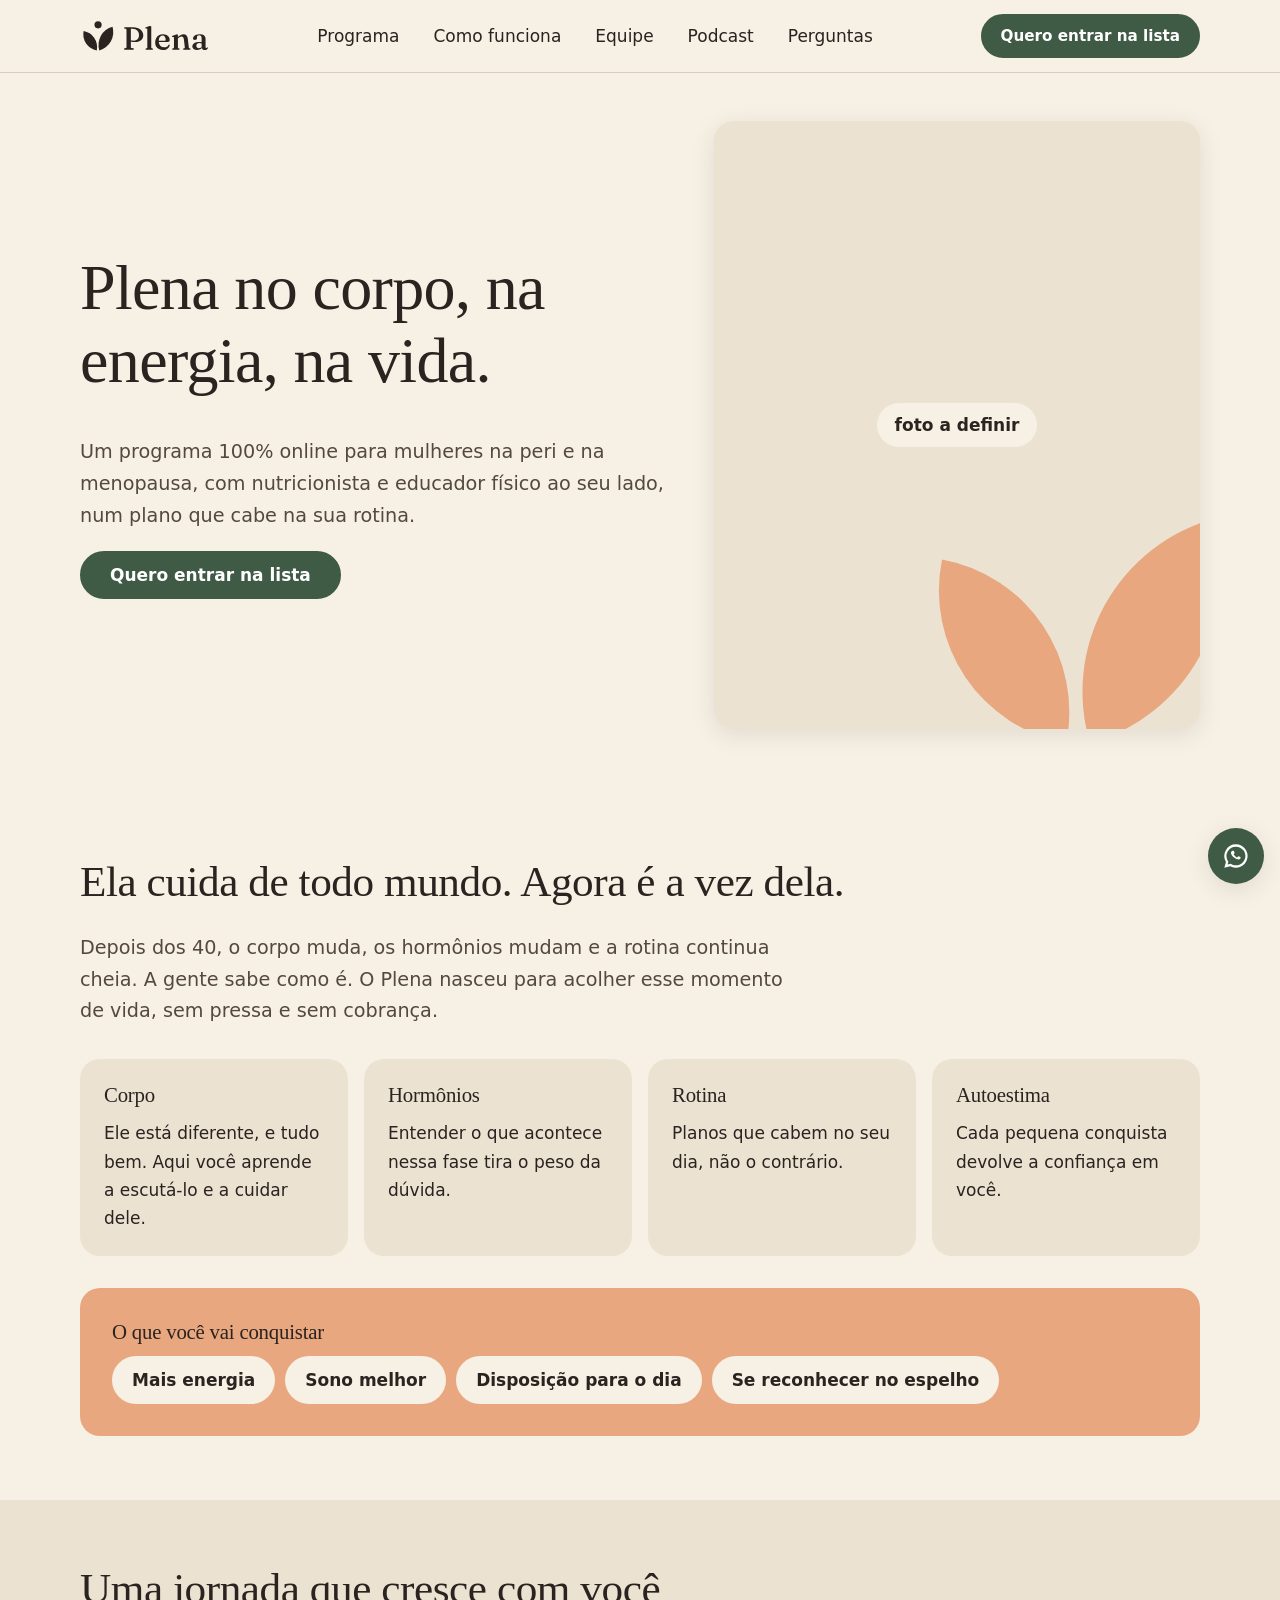
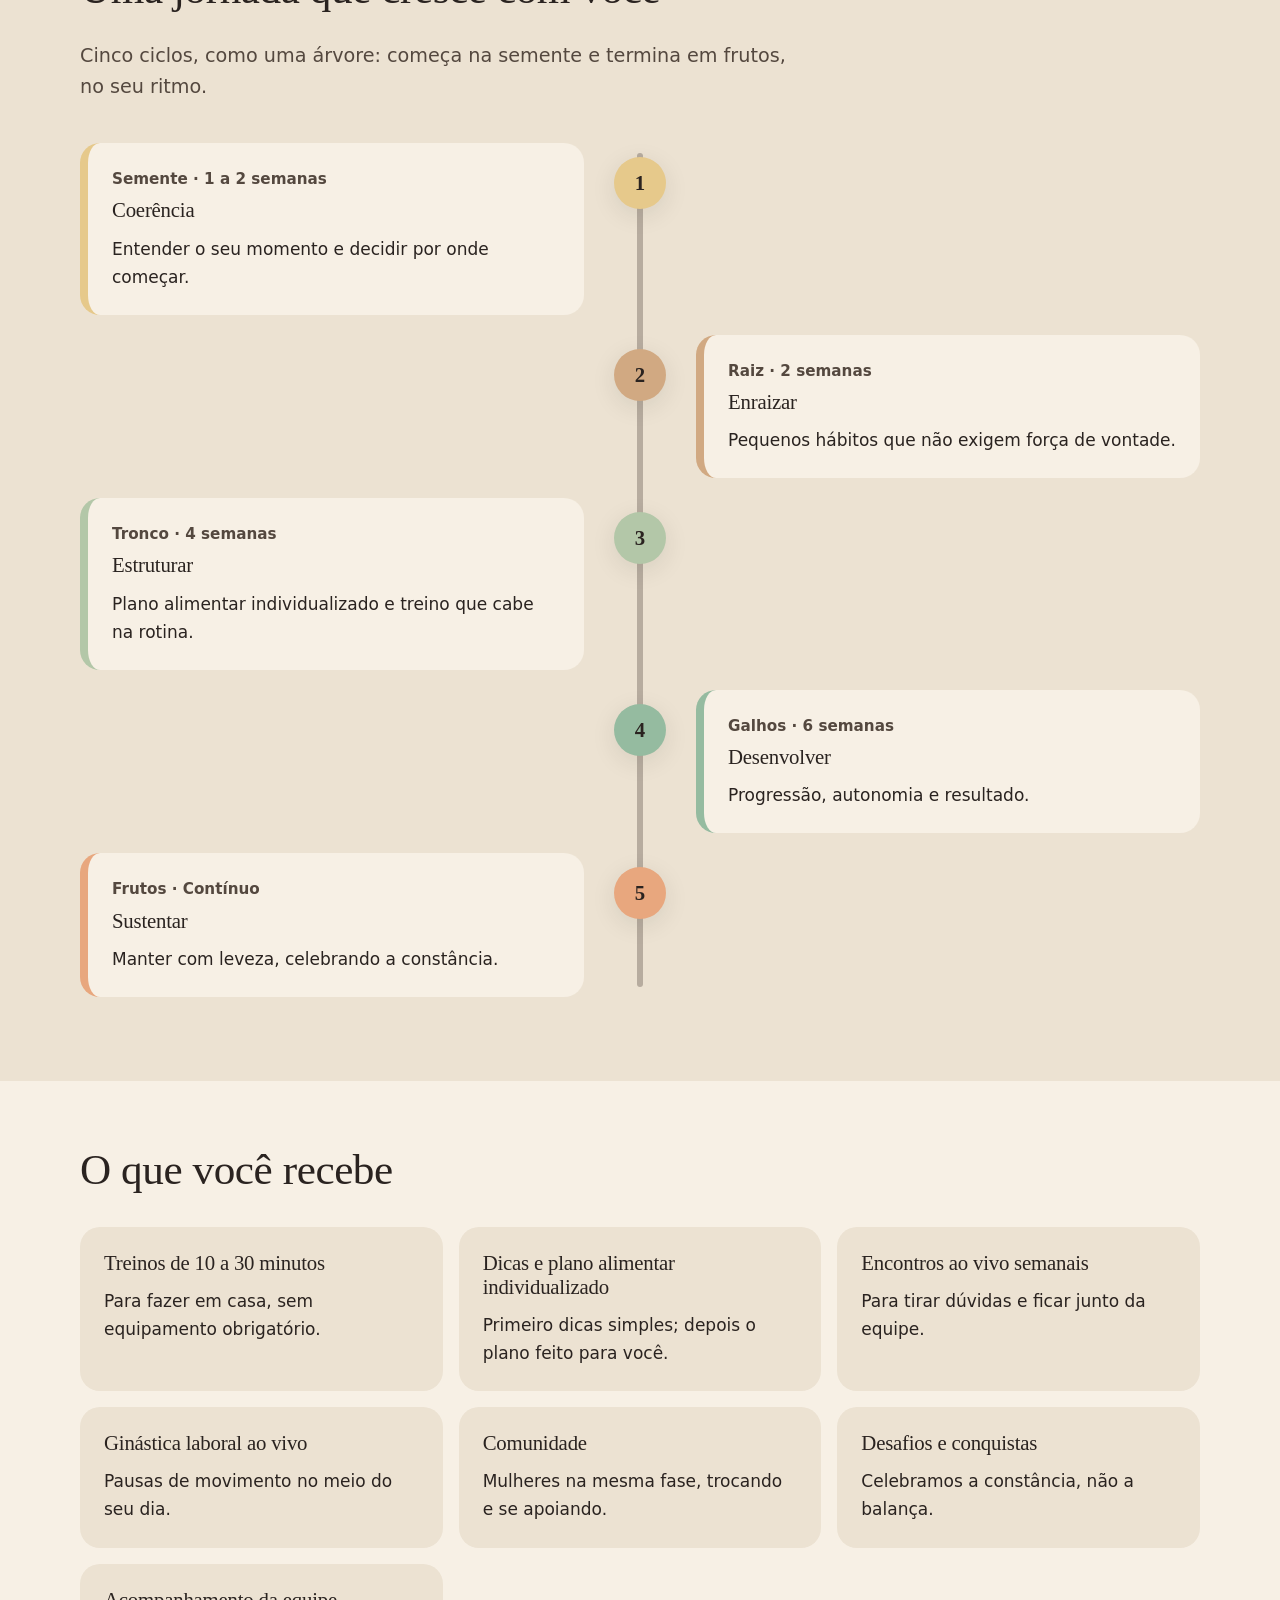
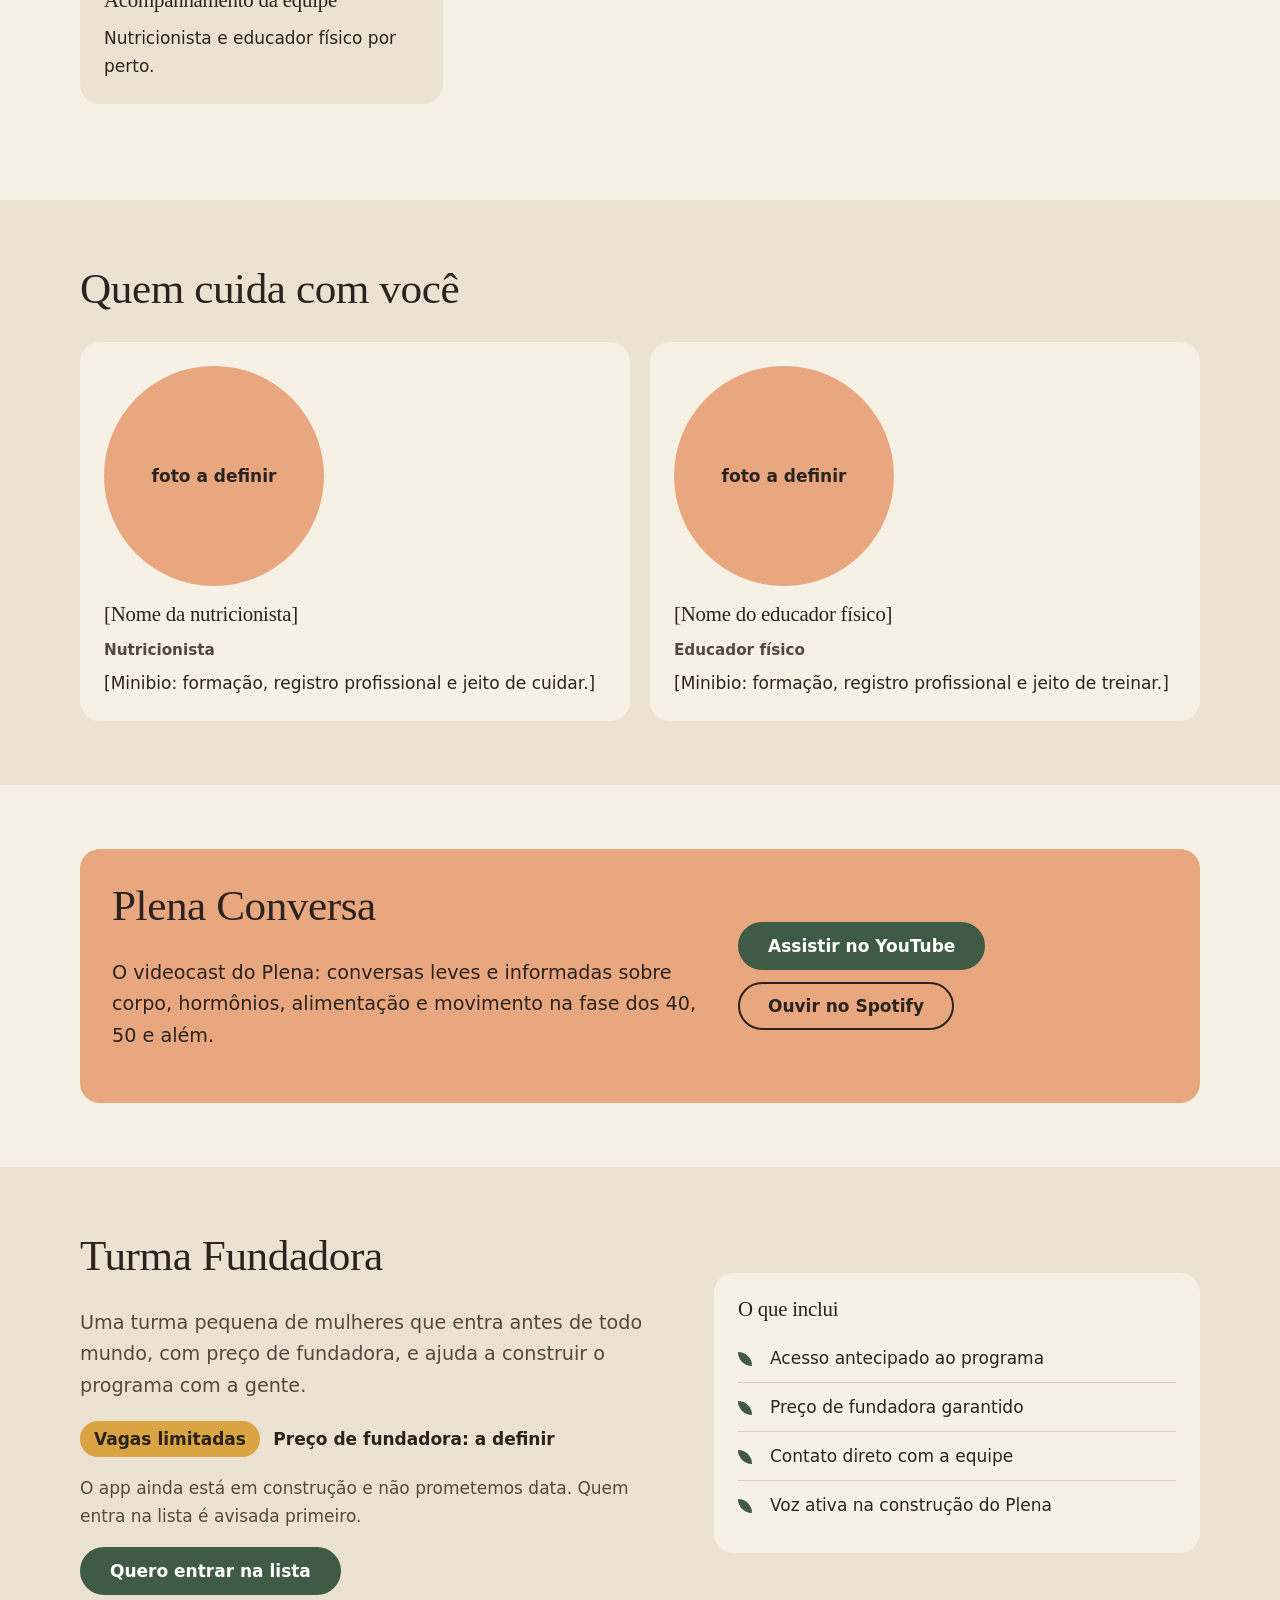
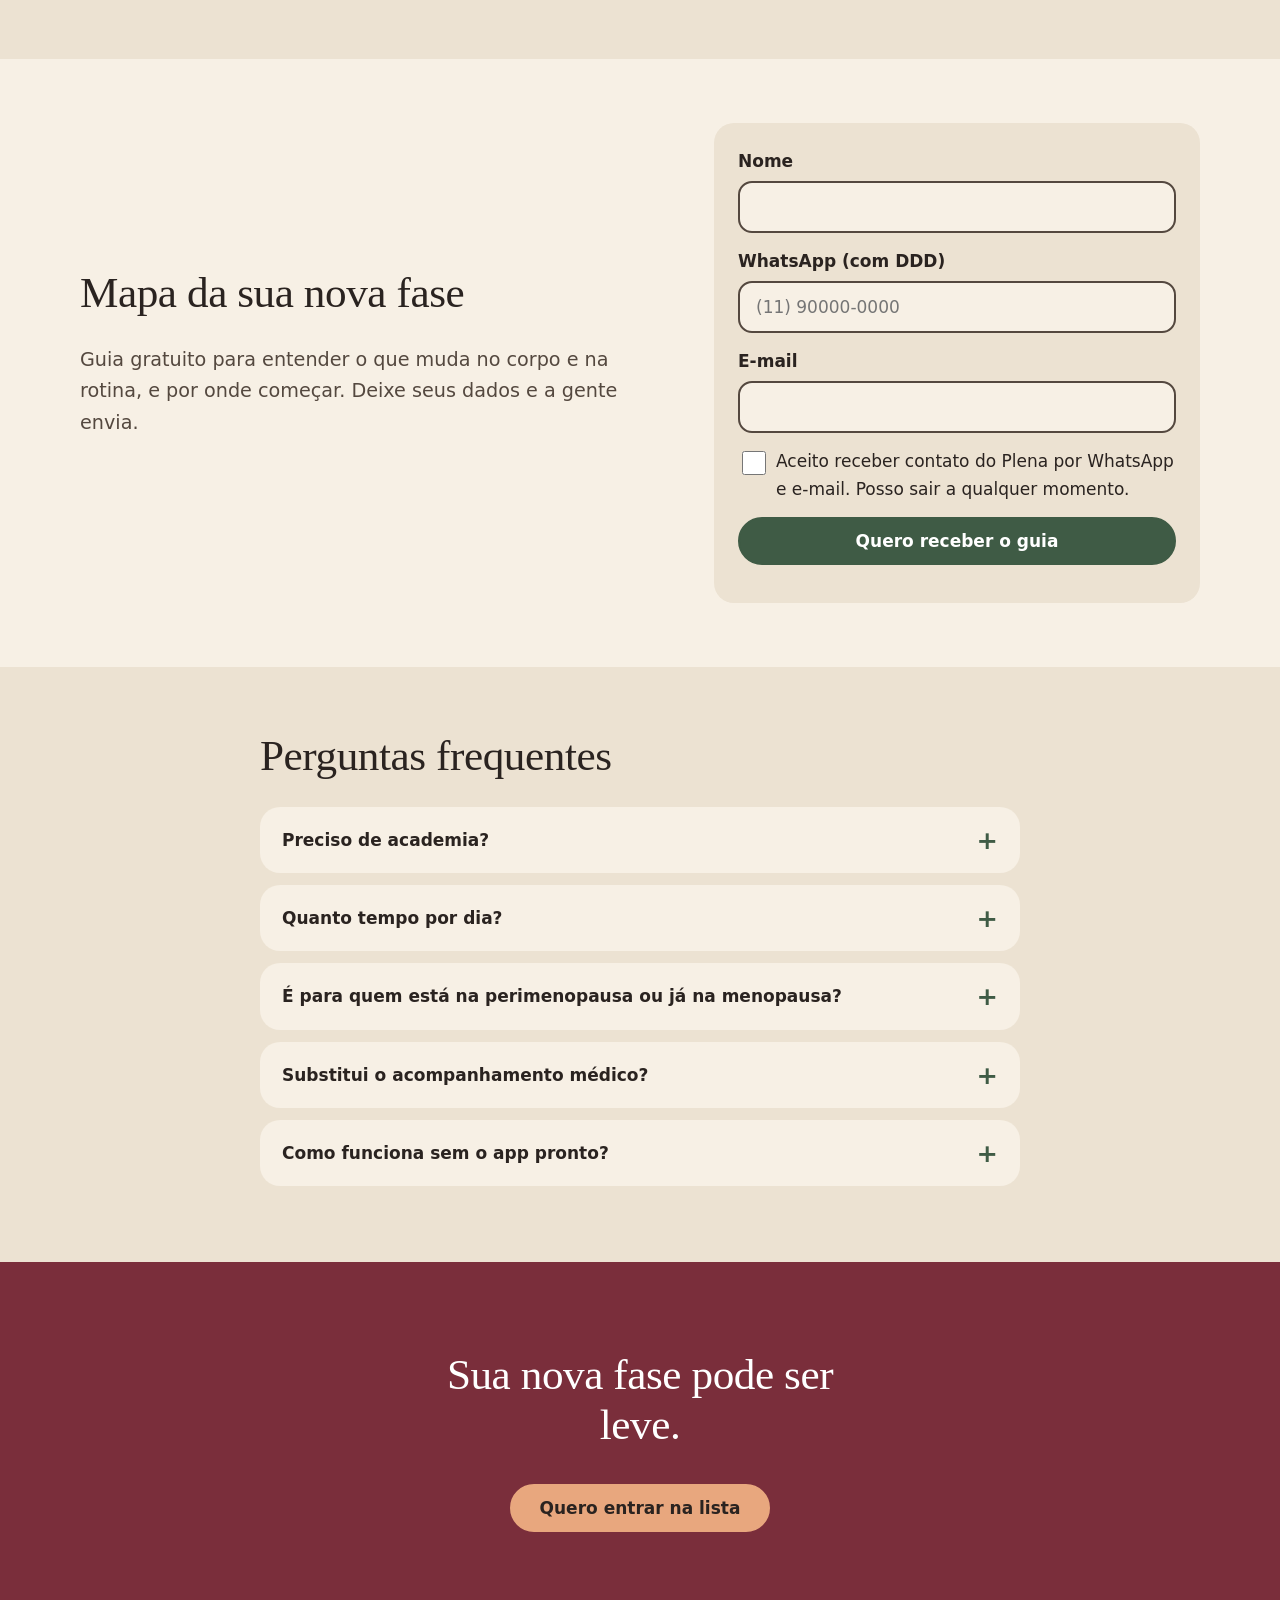
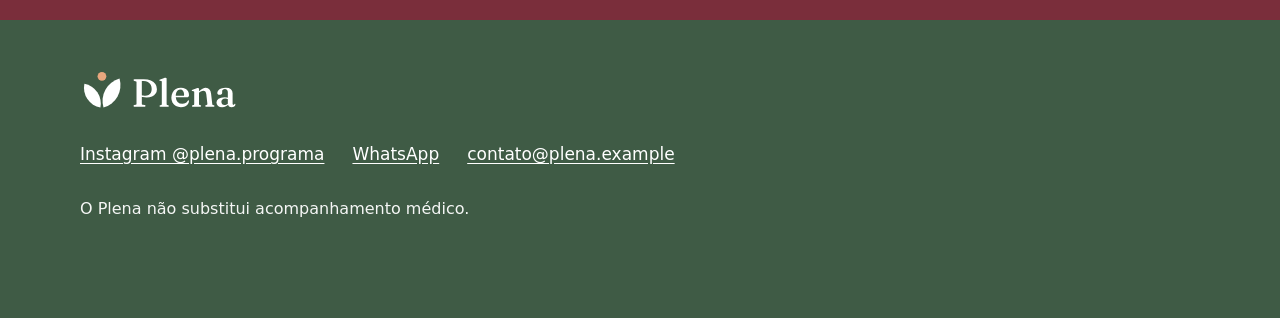
==== plena-site/index.html @ 6c2fe966 "Site de vendas do Plena: lista de espera, Turma Fundadora, tokens e logos Co-Authored-By: Claude Son" ====
<!DOCTYPE html>
<html lang="pt-BR">
<head>
<meta charset="UTF-8">
<meta name="viewport" content="width=device-width, initial-scale=1">
<title>Plena | Programa online de saúde para mulheres na menopausa e perimenopausa</title>
<meta name="description" content="Programa 100% online de saúde da mulher 40+ na perimenopausa e na menopausa, com nutricionista e educador físico. Treino em casa que cabe na rotina. Entre na lista de espera.">
<meta name="keywords" content="menopausa, perimenopausa, saúde da mulher 40+, treino em casa, nutricionista, educador físico">
<meta name="theme-color" content="#3f5b45">
<link rel="icon" type="image/svg+xml" href="assets/logos/plena-simbolo.svg">
<link rel="apple-touch-icon" href="assets/logos/plena-icone-app.svg">
<meta property="og:type" content="website">
<meta property="og:locale" content="pt_BR">
<meta property="og:title" content="Plena: no corpo, na energia, na vida.">
<meta property="og:description" content="Programa online para mulheres na peri e na menopausa, com nutricionista e educador físico. Entre na lista da Turma Fundadora.">
<meta property="og:image" content="assets/logos/plena-icone-app.svg">
<meta name="twitter:card" content="summary">
<link rel="preload" href="assets/fonts/fraunces-latin-wght-normal.woff2" as="font" type="font/woff2" crossorigin>
<link rel="preload" href="assets/fonts/figtree-latin-wght-normal.woff2" as="font" type="font/woff2" crossorigin>
<link rel="stylesheet" href="css/tokens.css">
<link rel="stylesheet" href="css/style.css">
</head>
<body>
<a class="pular" href="#conteudo">Ir para o conteúdo</a>
<header class="topo" id="topo"></header>
<main id="conteudo"><noscript><p class="cx">Ative o JavaScript para ver o conteúdo do Plena.</p></noscript></main>
<footer class="rodape" id="rodape"></footer>
<a class="zap" id="zap" target="_blank" rel="noopener" aria-label="Conversar pelo WhatsApp">
  <svg viewBox="0 0 24 24" width="28" height="28" aria-hidden="true"><path fill="currentColor" d="M12 2a10 10 0 0 0-8.6 15.1L2 22l5-1.3A10 10 0 1 0 12 2Zm0 2a8 8 0 1 1-4.2 14.8l-.4-.2-2.6.7.7-2.5-.3-.4A8 8 0 0 1 12 4Zm-3 3.5c-.3 0-.7.2-.9.6-.3.5-.6 1.2-.2 2.2.5 1.3 1.9 3 3.7 3.9 1.8.9 2.6.8 3.2.6.6-.2 1.1-.8 1.2-1.4 0-.2 0-.4-.1-.4l-1.6-.8c-.2-.1-.4 0-.5.1l-.6.8c-.1.1-.3.2-.5.1-1.2-.5-2.1-1.4-2.6-2.4-.1-.2 0-.3.1-.5l.5-.6c.1-.1.1-.3.1-.4l-.7-1.600c-.1-.2-.2-.3-.4-.3Z"/></svg>
</a>
<dialog id="modal" aria-labelledby="modal-titulo"></dialog>
<script src="js/config.js"></script>
<script src="js/content.js"></script>
<script src="js/main.js"></script>
</body>
</html>
---- plena-site/css/tokens.css ----
/* ==========================================================================
   TOKENS DO PLENA  (único lugar com valores de cor)
   CONFIRMADOS nos SVGs da marca: seiva, amora, damasco, ink.
   PROVISÓRIOS (marcados): ainda não recebi o tokens.json. Substitua pelos
   valores reais; o resto do CSS só usa estas variáveis.
   ========================================================================== */
@font-face{font-family:"Fraunces";src:url("../assets/fonts/fraunces-latin-wght-normal.woff2") format("woff2");font-weight:100 900;font-style:normal;font-display:swap}
@font-face{font-family:"Figtree";src:url("../assets/fonts/figtree-latin-wght-normal.woff2") format("woff2");font-weight:300 900;font-style:normal;font-display:swap}

:root{
  color-scheme: light;
  /* superfícies */
  --surface-100:#f7f0e5;   /* PROVISÓRIO areia */
  --surface-200:#ece2d2;   /* PROVISÓRIO cards */
  --ink:#2a2320;           /* confirmado (logo mono) */
  --ink-suave:#54483f;     /* PROVISÓRIO texto secundário */
  --linha:#d9ccb8;         /* PROVISÓRIO bordas */
  /* marca */
  --seiva:#3f5b45;         /* confirmado: ação */
  --on-seiva:#ffffff;
  --seiva-hover:#334b38;   /* PROVISÓRIO */
  --amora:#7a2e3b;         /* confirmado: emoção */
  --on-amora:#ffffff;
  --damasco:#e8a77e;       /* confirmado: grandes blocos */
  --on-damasco:#2a2320;
  --mel:#d9a441;           /* PROVISÓRIO: conquistas */
  --on-mel:#2a2320;
  /* fases da jornada (PROVISÓRIOS) */
  --fase-coerencia:#e6c98b;
  --fase-enraizar:#d1a982;
  --fase-estruturar:#b3c7a8;
  --fase-desenvolver:#95bba0;
  --fase-sustentar:#e8a77e;
  --on-fase:#2a2320;
  /* foco, forma, sombra */
  --erro:#7a2e3b;
  --foco:#7a2e3b;
  --radius-m:20px;
  --radius-full:999px;
  --sombra-suave:0 6px 24px rgba(42,35,32,.10);
  --fonte-titulo:"Fraunces",Georgia,serif;
  --fonte-texto:"Figtree",system-ui,-apple-system,"Segoe UI",sans-serif;
}
/* Tema escuro automático, com opção manual via [data-tema] */
@media (prefers-color-scheme: dark){
  :root:not([data-tema="claro"]){
    color-scheme: dark;
    --surface-100:#1d1815; --surface-200:#2a231f; --ink:#f4ece1; --ink-suave:#cfc3b4; --linha:#443a33;
    --seiva:#a9c9af; --on-seiva:#1d2a20; --seiva-hover:#bfdcc4;
    --amora:#8c3a49; --on-amora:#ffffff;
    --damasco:#e8a77e; --on-damasco:#2a2320;
    --foco:#f0b9a0; --erro:#f0b9a0; --sombra-suave:0 6px 24px rgba(0,0,0,.4);
  }
}
:root[data-tema="escuro"]{
  color-scheme: dark;
  --surface-100:#1d1815; --surface-200:#2a231f; --ink:#f4ece1; --ink-suave:#cfc3b4; --linha:#443a33;
  --seiva:#a9c9af; --on-seiva:#1d2a20; --seiva-hover:#bfdcc4;
  --amora:#8c3a49; --on-amora:#ffffff;
  --damasco:#e8a77e; --on-damasco:#2a2320;
  --foco:#f0b9a0; --erro:#f0b9a0; --sombra-suave:0 6px 24px rgba(0,0,0,.4);
}
---- plena-site/css/style.css ----
*,*::before,*::after{box-sizing:border-box}
html{scroll-behavior:smooth;scroll-padding-top:84px}
body{margin:0;background:var(--surface-100);color:var(--ink);font:400 1.0625rem/1.65 var(--fonte-texto);-webkit-font-smoothing:antialiased}
img{max-width:100%;display:block}
h1,h2,h3{font-family:var(--fonte-titulo);font-weight:500;line-height:1.15;margin:0 0 .6em;letter-spacing:-.01em}
h1{font-size:clamp(2.3rem,7vw,4rem)}
h2{font-size:clamp(1.8rem,4.6vw,2.7rem)}
h3{font-size:1.3rem}
p{margin:0 0 1em}
a{color:var(--seiva);text-underline-offset:3px}
:focus-visible{outline:3px solid var(--foco);outline-offset:3px;border-radius:6px}
.cx{width:min(1120px,100% - 40px);margin-inline:auto}
.cx-estreito{width:min(760px,100% - 40px)}
.pular{position:absolute;left:12px;top:-60px;background:var(--seiva);color:var(--on-seiva);padding:12px 18px;border-radius:var(--radius-full);z-index:100}
.pular:focus{top:12px}

/* botões */
.btn{display:inline-flex;align-items:center;justify-content:center;min-height:48px;padding:12px 28px;border:2px solid var(--seiva);background:var(--seiva);color:var(--on-seiva);font:600 1.0625rem var(--fonte-texto);border-radius:var(--radius-full);cursor:pointer;text-decoration:none;transition:background .2s,transform .2s}
.btn:hover{background:var(--seiva-hover);border-color:var(--seiva-hover)}
.btn:disabled{opacity:.6;cursor:wait}
.btn-sec{background:transparent;color:var(--ink);border-color:var(--ink)}
.btn-sec:hover{background:var(--surface-100);color:var(--ink);border-color:var(--ink)}
.btn-claro{background:var(--damasco);color:var(--on-damasco);border-color:var(--damasco)}
.btn-claro:hover{background:var(--damasco);border-color:var(--on-damasco)}

/* topo */
.topo{position:sticky;top:0;z-index:50;background:var(--surface-100);border-bottom:1px solid var(--linha)}
.topo-in{display:flex;align-items:center;justify-content:space-between;gap:16px;min-height:72px}
.marca img{height:36px;width:auto}
.topo nav{display:none}
.topo nav ul{display:flex;gap:6px;list-style:none;margin:0;padding:0}
.topo nav a{display:inline-flex;align-items:center;min-height:44px;padding:0 14px;color:var(--ink);text-decoration:none;font-weight:500;border-radius:var(--radius-full)}
.topo nav a:hover{background:var(--surface-200)}
.btn-topo{min-height:44px;padding:8px 18px;font-size:.95rem}
@media(min-width:900px){.topo nav{display:block}}

/* seções */
.sec{padding:64px 0}.sec-alt{background:var(--surface-200)}
.sec-alt .card{background:var(--surface-100)}
.lead{font-size:1.2rem;color:var(--ink-suave);max-width:60ch}
.grade2{display:grid;gap:40px;align-items:center}
@media(min-width:860px){.grade2{grid-template-columns:1.1fr .9fr}}
.abertura{padding:48px 0 64px}
.foto{margin:0;aspect-ratio:4/5;background:var(--surface-200);border-radius:var(--radius-m);position:relative;display:grid;place-items:center;overflow:hidden;box-shadow:var(--sombra-suave)}
.foto .folha{position:absolute;width:70%;right:-10%;bottom:-8%;fill:var(--damasco)}
.foto-rotulo{position:relative;background:var(--surface-100);color:var(--ink);padding:8px 18px;border-radius:var(--radius-full);font-weight:600}

.cards{list-style:none;padding:0;margin:32px 0;display:grid;gap:16px}
@media(min-width:640px){.cards{grid-template-columns:repeat(2,1fr)}}
@media(min-width:960px){.cards{grid-template-columns:repeat(4,1fr)}.cards3{grid-template-columns:repeat(3,1fr)}}
.card{background:var(--surface-200);border-radius:var(--radius-m);padding:24px}
.card p:last-child{margin-bottom:0}
.parte{font-weight:600;color:var(--ink-suave);font-size:.95rem;margin-bottom:.4em}
.bloco-damasco{background:var(--damasco);color:var(--on-damasco);border-radius:var(--radius-m);padding:32px}
.bloco-damasco .lead{color:var(--on-damasco)}
.chips{list-style:none;display:flex;flex-wrap:wrap;gap:10px;padding:0;margin:0}
.chips li{background:var(--surface-100);color:var(--ink);padding:10px 20px;border-radius:var(--radius-full);font-weight:600}
.bloco-podcast{display:grid;gap:24px;align-items:center}
@media(min-width:860px){.bloco-podcast{grid-template-columns:1.4fr 1fr}}
.botoes{display:flex;flex-wrap:wrap;gap:12px}

/* árvore */
.arvore{list-style:none;margin:40px 0 0;padding:0 0 0 0;position:relative}
.arvore::before{content:"";position:absolute;left:23px;top:10px;bottom:10px;width:6px;border-radius:var(--radius-full);background:var(--ink-suave);opacity:.35}
.ciclo{position:relative;padding-left:72px;margin-bottom:20px}
.no{position:absolute;left:0;top:14px;width:52px;height:52px;border-radius:50%;background:var(--cor);color:var(--on-fase);display:grid;place-items:center;font:600 1.3rem var(--fonte-titulo);box-shadow:var(--sombra-suave)}
.ciclo .card{border-left:8px solid var(--cor)}
@media(min-width:860px){
  .arvore::before{left:50%;transform:translateX(-50%)}
  .ciclo{width:50%;padding:0 56px 0 0;margin-bottom:-12px}
  .ciclo:nth-child(even){margin-left:50%;padding:0 0 0 56px}
  .no{left:auto;right:-26px}.ciclo:nth-child(even) .no{right:auto;left:-26px}
  .ciclo{margin-bottom:20px}
}

/* equipe */
.equipe{display:grid;gap:20px;margin-top:28px}
@media(min-width:700px){.equipe{grid-template-columns:1fr 1fr}}
.avatar{aspect-ratio:1;max-width:220px;border-radius:50%;background:var(--damasco);color:var(--on-damasco);display:grid;place-items:center;text-align:center;font-weight:600;margin-bottom:16px}

/* turma */
.selo{display:inline-block;background:var(--mel);color:var(--on-mel);padding:4px 14px;border-radius:var(--radius-full);font-weight:700;margin-right:8px}
.aviso{color:var(--ink-suave)}
.lista-ok{list-style:none;padding:0;margin:0}
.lista-ok li{padding:10px 0 10px 32px;position:relative;border-bottom:1px solid var(--linha)}
.lista-ok li:last-child{border:0}
.lista-ok li::before{content:"";position:absolute;left:0;top:18px;width:14px;height:14px;background:var(--seiva);border-radius:0 100% 0 100%}

/* formulário */
.form{display:grid;gap:14px}
.campo label{display:block;font-weight:600;margin-bottom:6px}
.campo input:not([type=checkbox]){width:100%;min-height:48px;padding:10px 16px;font:inherit;color:var(--ink);background:var(--surface-100);border:2px solid var(--ink-suave);border-radius:14px}
.sec-alt .campo input:not([type=checkbox]){background:var(--surface-100)}
.campo input[aria-invalid=true]{border-color:var(--erro)}
.check{display:grid;grid-template-columns:28px 1fr;column-gap:10px}
.check input{width:24px;height:24px;margin-top:4px;accent-color:var(--seiva)}
.check label{font-weight:400;margin:0}
.check .erro{grid-column:2}
.erro{color:var(--erro);font-weight:600;margin:6px 0 0;min-height:0}
.erro:empty{display:none}
.isca{position:absolute;left:-9999px;width:1px;height:1px;opacity:0}
.status{font-weight:600;margin:0}.status.ok{color:var(--seiva)}.status.falha{color:var(--erro)}

/* faq */
.faq{background:var(--surface-100);border-radius:var(--radius-m);padding:4px 22px;margin-bottom:12px}
.faq summary{cursor:pointer;min-height:56px;display:flex;align-items:center;font-weight:600;list-style:none;padding:8px 0}
.faq summary::-webkit-details-marker{display:none}
.faq summary::after{content:"+";margin-left:auto;font-size:1.6rem;color:var(--seiva)}
.faq[open] summary::after{content:"−"}
.faq p{color:var(--ink-suave)}

/* fechamento / rodapé */
.fechamento{background:var(--amora);color:var(--on-amora);text-align:center;padding:88px 0;position:relative;overflow:hidden}
.fechamento h2{max-width:18ch;margin-inline:auto 0;margin:0 auto .8em}
.rodape{background:var(--seiva);color:var(--on-seiva);padding:48px 0 96px}
.rodape a{color:var(--on-seiva)}
.rodape-in img{height:44px;width:auto;margin-bottom:20px}
.contatos{list-style:none;padding:0;margin:0 0 20px;display:flex;flex-wrap:wrap;gap:8px 28px}
.contatos a{display:inline-flex;align-items:center;min-height:44px}
.aviso-rodape{font-size:1rem;margin:0;opacity:.95}

/* whatsapp */
.zap{position:fixed;right:16px;bottom:16px;width:56px;height:56px;border-radius:50%;background:var(--seiva);color:var(--on-seiva);display:grid;place-items:center;box-shadow:var(--sombra-suave);z-index:60}

/* modal */
dialog{border:0;padding:0;border-radius:var(--radius-m);background:var(--surface-100);color:var(--ink);width:min(480px,100% - 32px);box-shadow:var(--sombra-suave)}
dialog::backdrop{background:rgba(42,35,32,.55)}
.modal-in{padding:28px;position:relative}
.modal-in h2{font-size:1.7rem;padding-right:40px}
.fechar{position:absolute;right:12px;top:12px;width:44px;height:44px;border:0;border-radius:50%;background:var(--surface-200);color:var(--ink);font-size:1.6rem;cursor:pointer}

@media(prefers-reduced-motion:reduce){*{transition:none!important;animation:none!important;scroll-behavior:auto!important}}

@media(prefers-color-scheme:dark){.rodape{background:var(--surface-200);color:var(--ink)}.rodape a{color:var(--ink)}}
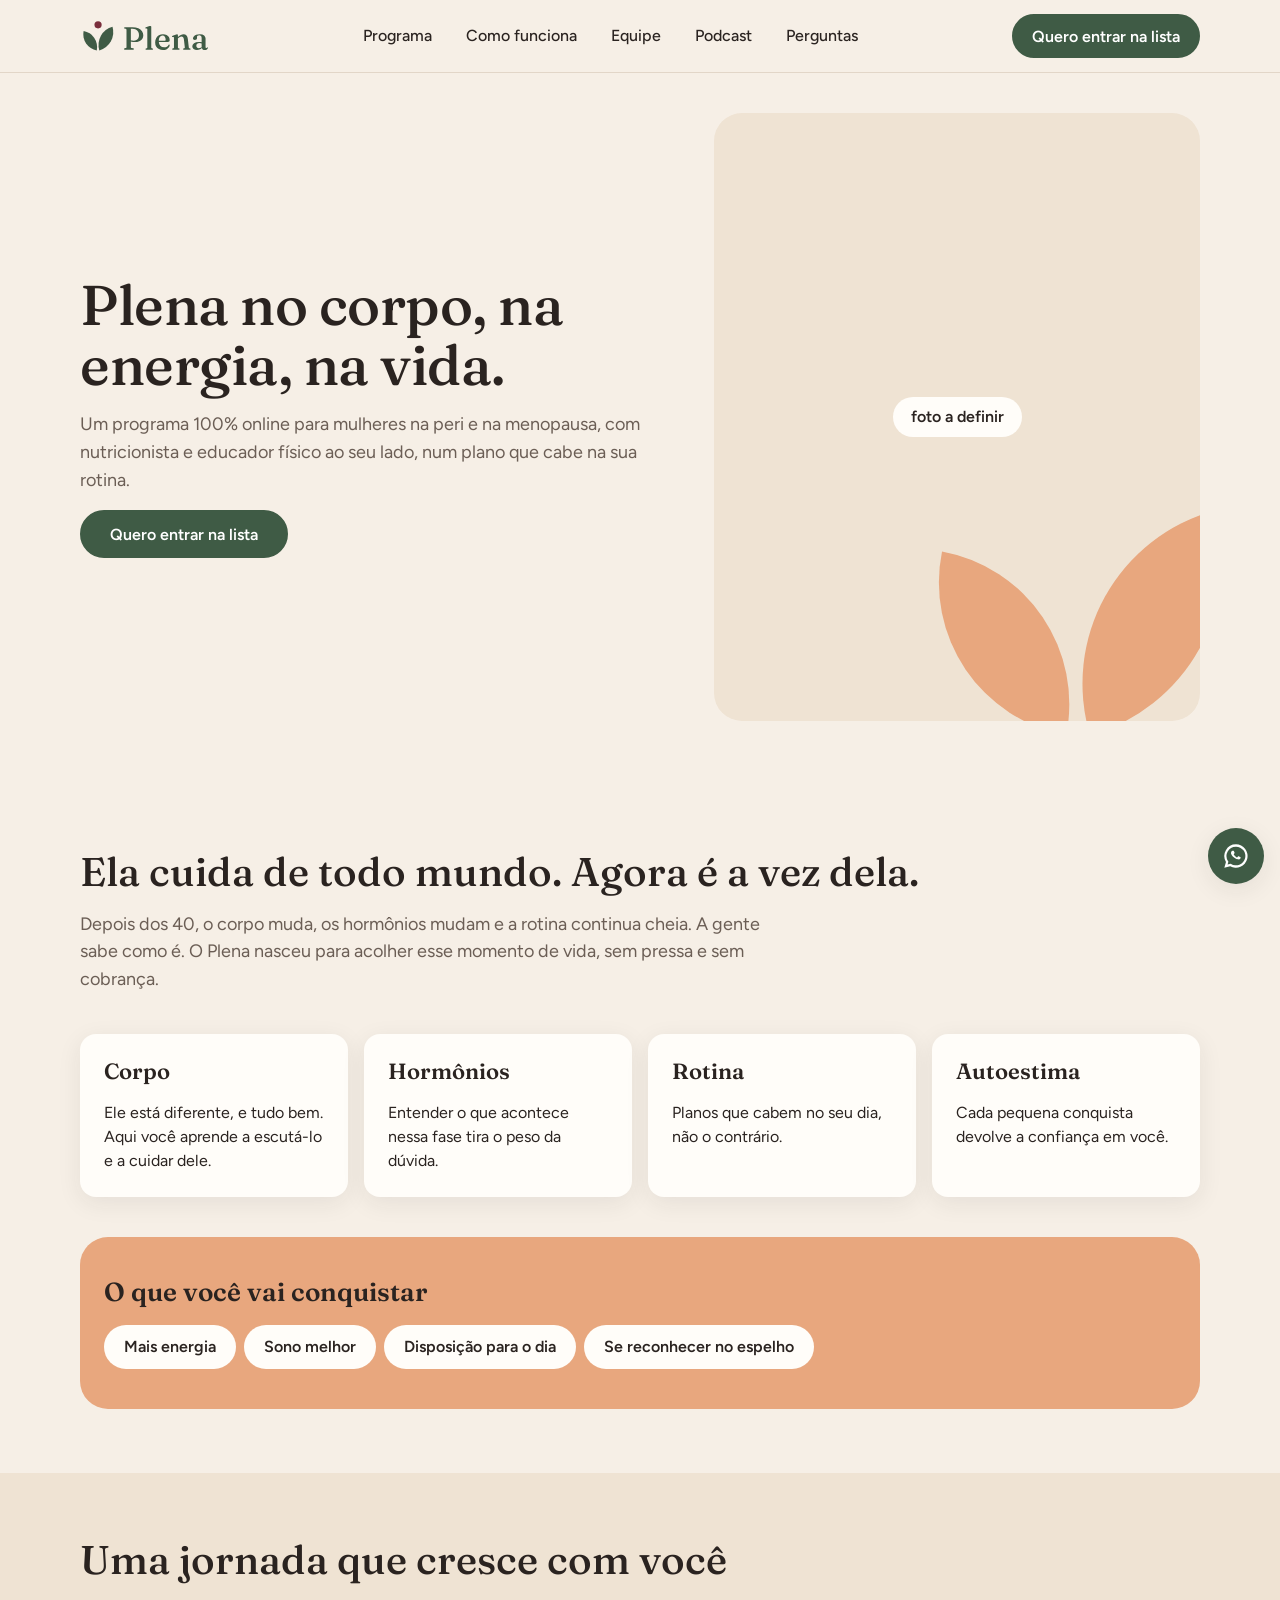
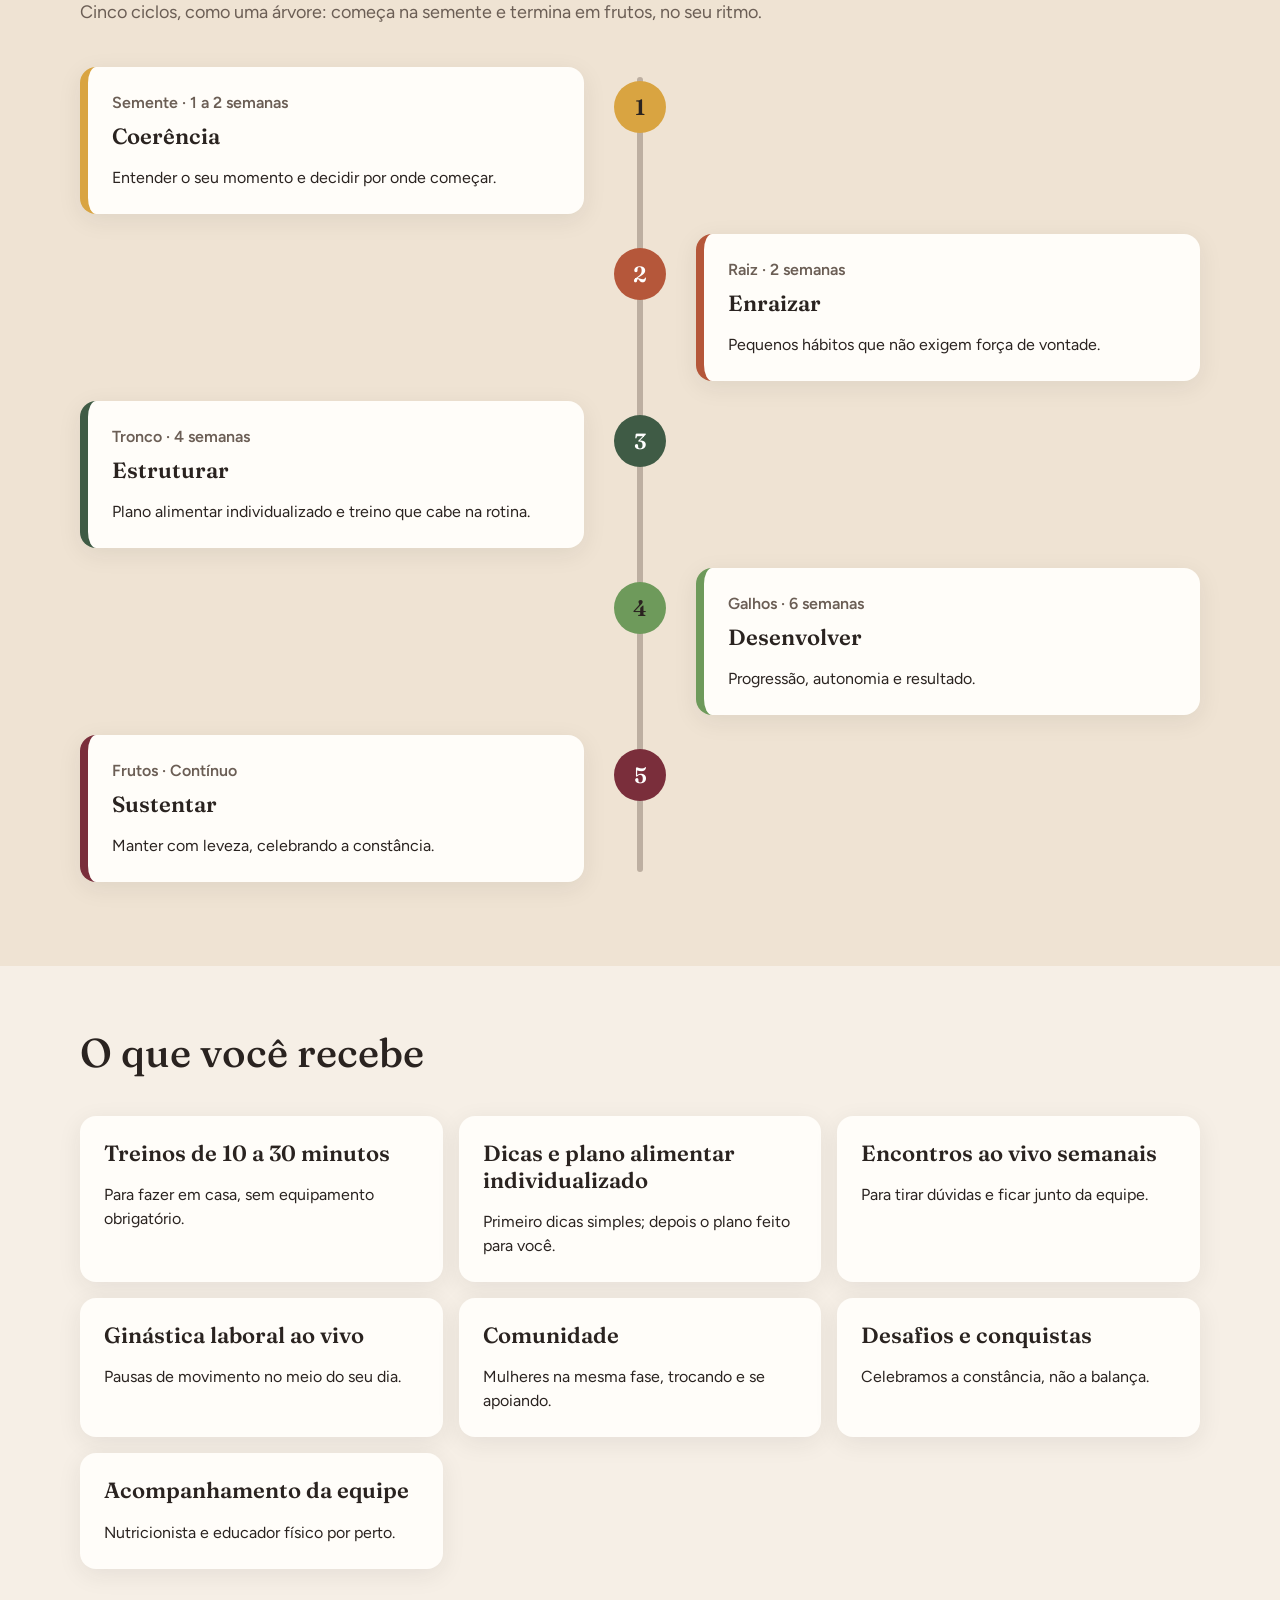
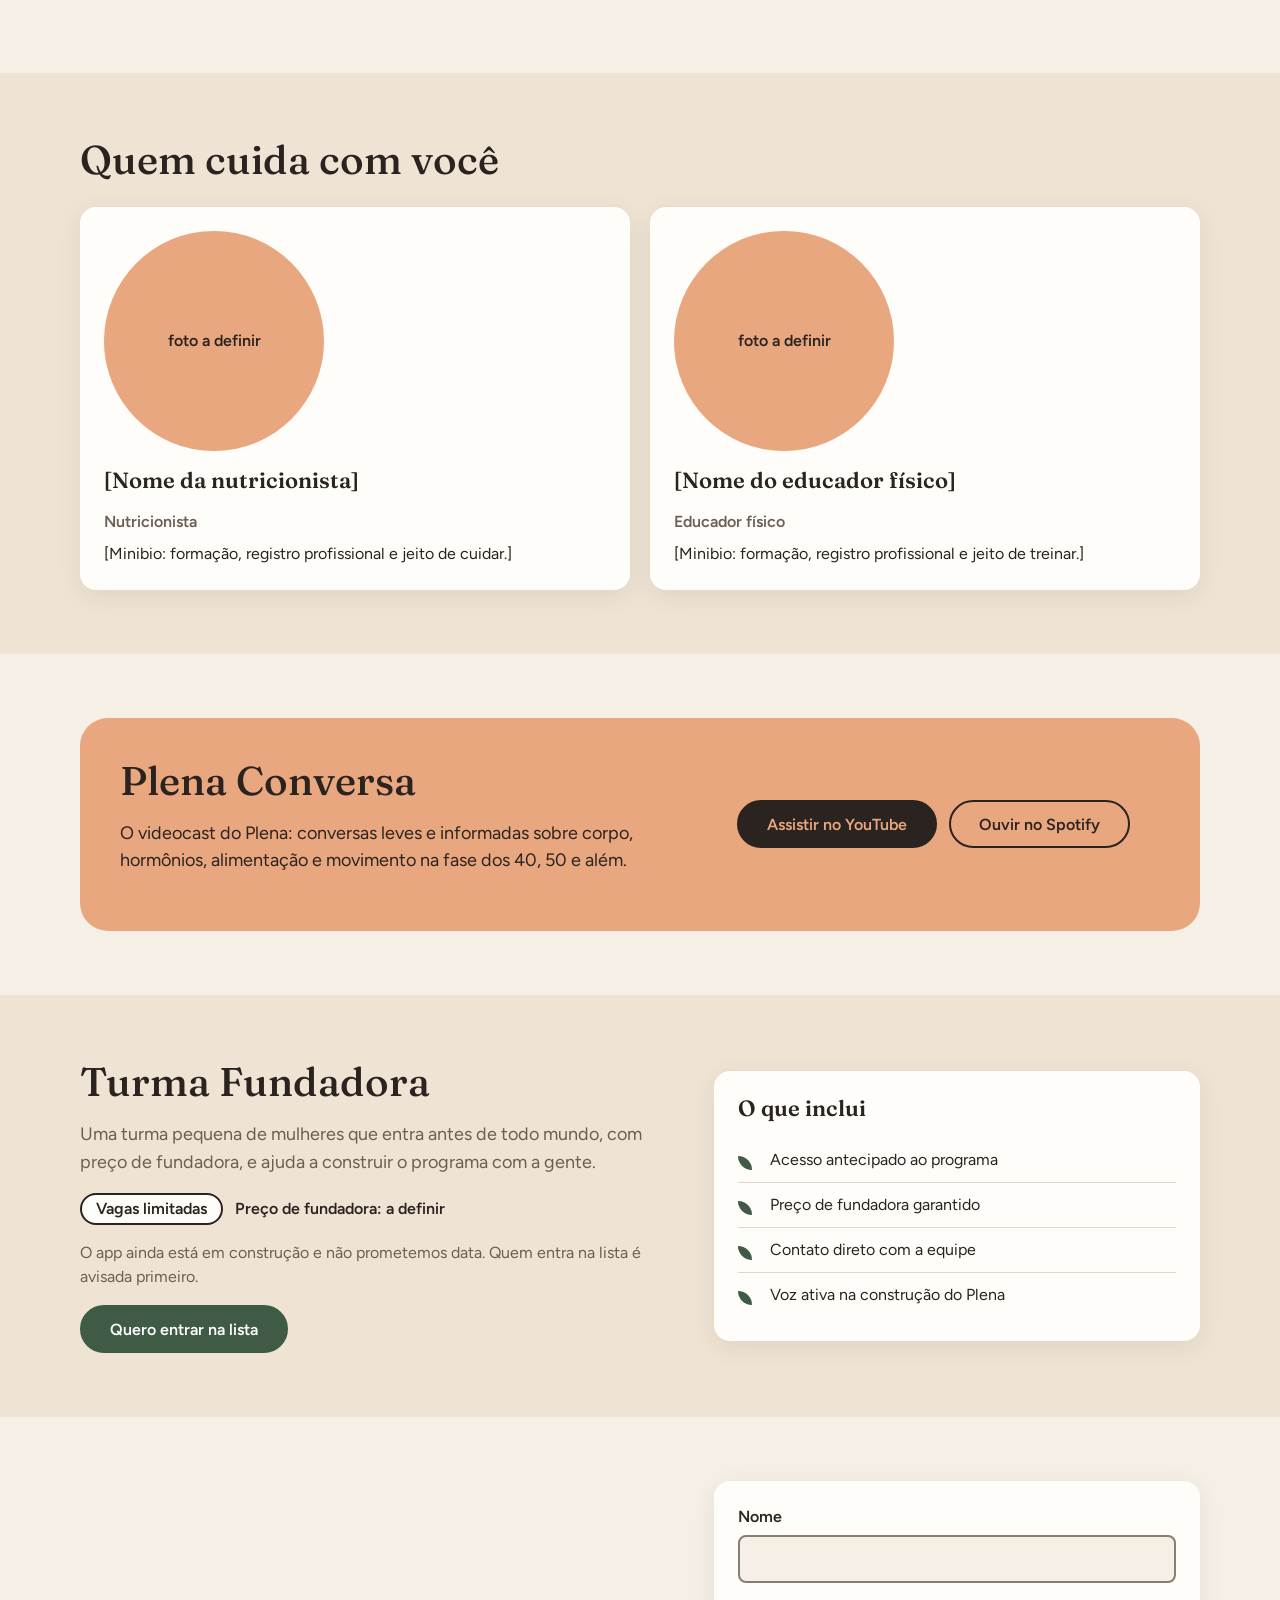
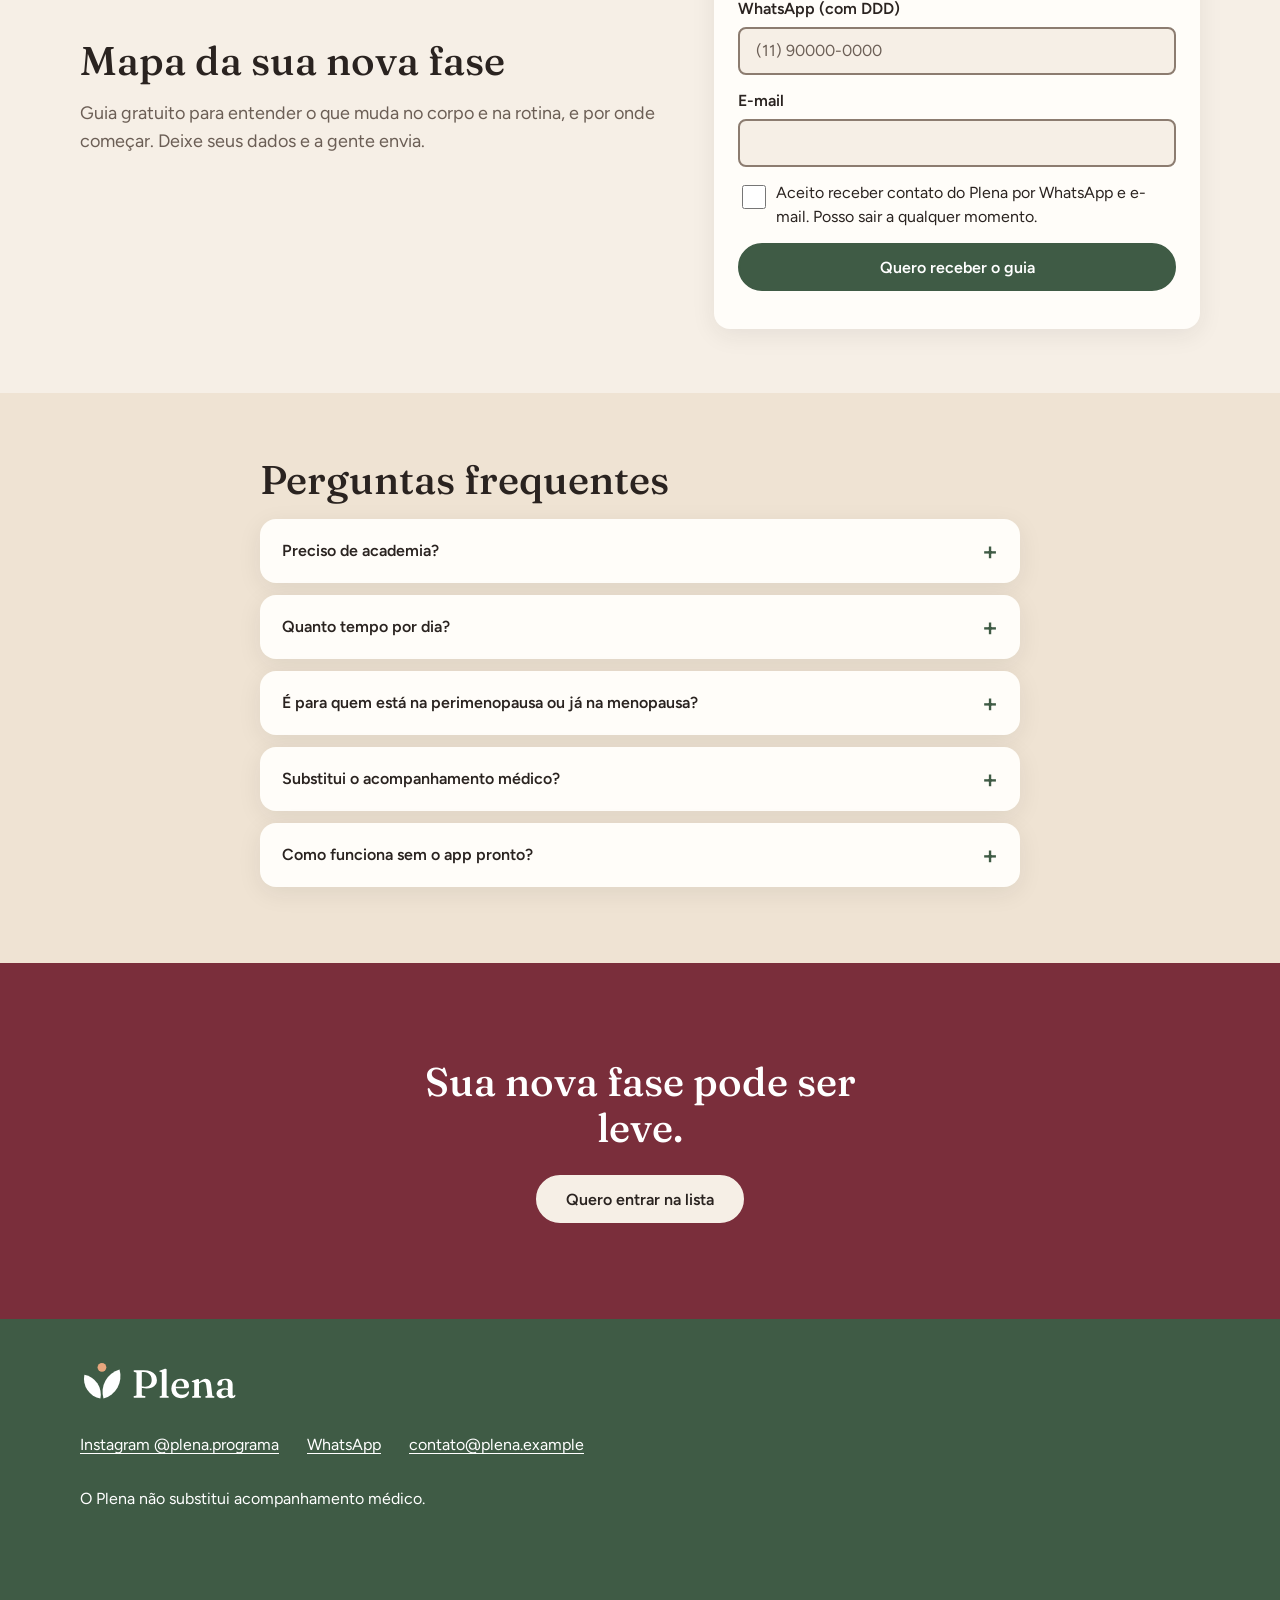
==== commit c203162f: "Plena: aplica kit de marca oficial (tokens, logos, fontes) Co-Authored-By: Claude Sonnet 5.5 <norepl" ====
--- a/plena-site/index.html
+++ b/plena-site/index.html
@@ -15,8 +15,8 @@
 <meta property="og:description" content="Programa online para mulheres na peri e na menopausa, com nutricionista e educador físico. Entre na lista da Turma Fundadora.">
 <meta property="og:image" content="assets/logos/plena-icone-app.svg">
 <meta name="twitter:card" content="summary">
-<link rel="preload" href="assets/fonts/fraunces-latin-wght-normal.woff2" as="font" type="font/woff2" crossorigin>
-<link rel="preload" href="assets/fonts/figtree-latin-wght-normal.woff2" as="font" type="font/woff2" crossorigin>
+<link rel="preload" href="assets/fonts/Fraunces-500.woff2" as="font" type="font/woff2" crossorigin>
+<link rel="preload" href="assets/fonts/Figtree-400.woff2" as="font" type="font/woff2" crossorigin>
 <link rel="stylesheet" href="css/tokens.css">
 <link rel="stylesheet" href="css/style.css">
 </head>
--- a/plena-site/css/tokens.css
+++ b/plena-site/css/tokens.css
@@ -1,62 +1,100 @@
-/* ==========================================================================
-   TOKENS DO PLENA  (único lugar com valores de cor)
-   CONFIRMADOS nos SVGs da marca: seiva, amora, damasco, ink.
-   PROVISÓRIOS (marcados): ainda não recebi o tokens.json. Substitua pelos
-   valores reais; o resto do CSS só usa estas variáveis.
-   ========================================================================== */
-@font-face{font-family:"Fraunces";src:url("../assets/fonts/fraunces-latin-wght-normal.woff2") format("woff2");font-weight:100 900;font-style:normal;font-display:swap}
-@font-face{font-family:"Figtree";src:url("../assets/fonts/figtree-latin-wght-normal.woff2") format("woff2");font-weight:300 900;font-style:normal;font-display:swap}
+/* GERADO por tools/gerar-tokens.py a partir de tokens.json. Não edite à mão. */
+@font-face{font-family:"Fraunces";src:url("../assets/fonts/Fraunces-500.woff2") format("woff2");font-weight:500;font-style:normal;font-display:swap}
+@font-face{font-family:"Fraunces";src:url("../assets/fonts/Fraunces-600.woff2") format("woff2");font-weight:600;font-style:normal;font-display:swap}
+@font-face{font-family:"Fraunces";src:url("../assets/fonts/Fraunces-500-italic.woff2") format("woff2");font-weight:500;font-style:italic;font-display:swap}
+@font-face{font-family:"Figtree";src:url("../assets/fonts/Figtree-400.woff2") format("woff2");font-weight:400;font-style:normal;font-display:swap}
+@font-face{font-family:"Figtree";src:url("../assets/fonts/Figtree-500.woff2") format("woff2");font-weight:500;font-style:normal;font-display:swap}
+@font-face{font-family:"Figtree";src:url("../assets/fonts/Figtree-600.woff2") format("woff2");font-weight:600;font-style:normal;font-display:swap}
 
 :root{
   color-scheme: light;
-  /* superfícies */
-  --surface-100:#f7f0e5;   /* PROVISÓRIO areia */
-  --surface-200:#ece2d2;   /* PROVISÓRIO cards */
-  --ink:#2a2320;           /* confirmado (logo mono) */
-  --ink-suave:#54483f;     /* PROVISÓRIO texto secundário */
-  --linha:#d9ccb8;         /* PROVISÓRIO bordas */
-  /* marca */
-  --seiva:#3f5b45;         /* confirmado: ação */
+  --surface-100:#f6efe6;
+  --surface-200:#fffdf9;
+  --surface-300:#efe3d3;
+  --line:#e2d6c8;
+  --line-strong:#8c7c70;
+  --ink:#2a2320;
+  --ink-muted:#6b5e55;
+  --seiva:#3f5b45;
   --on-seiva:#ffffff;
-  --seiva-hover:#334b38;   /* PROVISÓRIO */
-  --amora:#7a2e3b;         /* confirmado: emoção */
+  --amora:#7a2e3b;
   --on-amora:#ffffff;
-  --damasco:#e8a77e;       /* confirmado: grandes blocos */
-  --on-damasco:#2a2320;
-  --mel:#d9a441;           /* PROVISÓRIO: conquistas */
-  --on-mel:#2a2320;
-  /* fases da jornada (PROVISÓRIOS) */
-  --fase-coerencia:#e6c98b;
-  --fase-enraizar:#d1a982;
-  --fase-estruturar:#b3c7a8;
-  --fase-desenvolver:#95bba0;
-  --fase-sustentar:#e8a77e;
-  --on-fase:#2a2320;
-  /* foco, forma, sombra */
-  --erro:#7a2e3b;
-  --foco:#7a2e3b;
-  --radius-m:20px;
+  --damasco:#e8a77e;
+  --mel:#d9a441;
+  --terracota:#b5573a;
+  --on-terracota:#ffffff;
+  --folha:#6e9a5b;
+  --fase-coerencia:var(--mel);
+  --fase-enraizar:var(--terracota);
+  --fase-estruturar:var(--seiva);
+  --fase-desenvolver:var(--folha);
+  --fase-sustentar:var(--amora);
+  --foco:#3f5b45;
+  --space-1:4px;
+  --space-2:8px;
+  --space-3:16px;
+  --space-4:24px;
+  --space-5:40px;
+  --space-6:64px;
+  --radius-s:8px;
+  --radius-m:16px;
+  --radius-l:28px;
   --radius-full:999px;
-  --sombra-suave:0 6px 24px rgba(42,35,32,.10);
-  --fonte-titulo:"Fraunces",Georgia,serif;
-  --fonte-texto:"Figtree",system-ui,-apple-system,"Segoe UI",sans-serif;
+  --sombra-suave:0 6px 24px rgba(42, 35, 32, 0.08);
+  --fonte-titulo:"Fraunces", Georgia, serif;
+  --fonte-texto:"Figtree", system-ui, sans-serif;
 }
-/* Tema escuro automático, com opção manual via [data-tema] */
 @media (prefers-color-scheme: dark){
   :root:not([data-tema="claro"]){
     color-scheme: dark;
-    --surface-100:#1d1815; --surface-200:#2a231f; --ink:#f4ece1; --ink-suave:#cfc3b4; --linha:#443a33;
-    --seiva:#a9c9af; --on-seiva:#1d2a20; --seiva-hover:#bfdcc4;
-    --amora:#8c3a49; --on-amora:#ffffff;
-    --damasco:#e8a77e; --on-damasco:#2a2320;
-    --foco:#f0b9a0; --erro:#f0b9a0; --sombra-suave:0 6px 24px rgba(0,0,0,.4);
+  --surface-100:#1e1a18;
+  --surface-200:#2a2522;
+  --surface-300:#352e2a;
+  --line:#3e3632;
+  --line-strong:#8a7b71;
+  --ink:#f4ece3;
+  --ink-muted:#b8aaa0;
+  --seiva:#8db596;
+  --on-seiva:#1e1a18;
+  --amora:#d98a97;
+  --on-amora:#1e1a18;
+  --damasco:#e8a77e;
+  --mel:#e0b25a;
+  --terracota:#e08a6c;
+  --on-terracota:#1e1a18;
+  --folha:#9cc48a;
+  --fase-coerencia:var(--mel);
+  --fase-enraizar:var(--terracota);
+  --fase-estruturar:var(--seiva);
+  --fase-desenvolver:var(--folha);
+  --fase-sustentar:var(--amora);
+  --foco:#e8a77e;
+  --sombra-suave:0 6px 24px rgba(0, 0, 0, 0.35);
   }
 }
 :root[data-tema="escuro"]{
   color-scheme: dark;
-  --surface-100:#1d1815; --surface-200:#2a231f; --ink:#f4ece1; --ink-suave:#cfc3b4; --linha:#443a33;
-  --seiva:#a9c9af; --on-seiva:#1d2a20; --seiva-hover:#bfdcc4;
-  --amora:#8c3a49; --on-amora:#ffffff;
-  --damasco:#e8a77e; --on-damasco:#2a2320;
-  --foco:#f0b9a0; --erro:#f0b9a0; --sombra-suave:0 6px 24px rgba(0,0,0,.4);
+  --surface-100:#1e1a18;
+  --surface-200:#2a2522;
+  --surface-300:#352e2a;
+  --line:#3e3632;
+  --line-strong:#8a7b71;
+  --ink:#f4ece3;
+  --ink-muted:#b8aaa0;
+  --seiva:#8db596;
+  --on-seiva:#1e1a18;
+  --amora:#d98a97;
+  --on-amora:#1e1a18;
+  --damasco:#e8a77e;
+  --mel:#e0b25a;
+  --terracota:#e08a6c;
+  --on-terracota:#1e1a18;
+  --folha:#9cc48a;
+  --fase-coerencia:var(--mel);
+  --fase-enraizar:var(--terracota);
+  --fase-estruturar:var(--seiva);
+  --fase-desenvolver:var(--folha);
+  --fase-sustentar:var(--amora);
+  --foco:#e8a77e;
+  --sombra-suave:0 6px 24px rgba(0, 0, 0, 0.35);
 }
--- a/plena-site/css/style.css
+++ b/plena-site/css/style.css
@@ -1,134 +1,143 @@
 *,*::before,*::after{box-sizing:border-box}
+/* texto sobre damasco, mel e folha: tinta escura nos dois temas (ink vira claro no escuro) */
+:root{--on-claro:var(--ink)}
+@media(prefers-color-scheme:dark){:root:not([data-tema=claro]){--on-claro:var(--surface-100)}}
+:root[data-tema=escuro]{--on-claro:var(--surface-100)}
 html{scroll-behavior:smooth;scroll-padding-top:84px}
-body{margin:0;background:var(--surface-100);color:var(--ink);font:400 1.0625rem/1.65 var(--fonte-texto);-webkit-font-smoothing:antialiased}
+body{margin:0;background:var(--surface-100);color:var(--ink);font:400 1rem/1.5 var(--fonte-texto);-webkit-font-smoothing:antialiased}
 img{max-width:100%;display:block}
-h1,h2,h3{font-family:var(--fonte-titulo);font-weight:500;line-height:1.15;margin:0 0 .6em;letter-spacing:-.01em}
-h1{font-size:clamp(2.3rem,7vw,4rem)}
-h2{font-size:clamp(1.8rem,4.6vw,2.7rem)}
-h3{font-size:1.3rem}
-p{margin:0 0 1em}
+h1,h2,h3{font-family:var(--fonte-titulo);font-weight:500;margin:0 0 var(--space-3)}
+h1{font-size:clamp(2.25rem,7vw,3.5rem);line-height:1.07;letter-spacing:-.5px}      /* display-xl 56/60 */
+h2{font-size:clamp(1.75rem,4.6vw,2.5rem);line-height:1.15}                           /* display-l 40/46 */
+h3{font-size:1.625rem;line-height:1.23;font-weight:600}                              /* titulo 26/32 */
+p{margin:0 0 var(--space-3)}
 a{color:var(--seiva);text-underline-offset:3px}
-:focus-visible{outline:3px solid var(--foco);outline-offset:3px;border-radius:6px}
-.cx{width:min(1120px,100% - 40px);margin-inline:auto}
-.cx-estreito{width:min(760px,100% - 40px)}
-.pular{position:absolute;left:12px;top:-60px;background:var(--seiva);color:var(--on-seiva);padding:12px 18px;border-radius:var(--radius-full);z-index:100}
+:focus-visible{outline:2px solid var(--foco);outline-offset:2px;border-radius:var(--radius-s)}
+.cx{width:min(1120px,100% - 2*var(--space-3));margin-inline:auto}
+.cx-estreito{width:min(760px,100% - 2*var(--space-3))}
+.pular{position:absolute;left:12px;top:-60px;background:var(--seiva);color:var(--on-seiva);padding:12px 18px;border-radius:var(--radius-full);z-index:100;font-weight:600}
 .pular:focus{top:12px}
 
 /* botões */
-.btn{display:inline-flex;align-items:center;justify-content:center;min-height:48px;padding:12px 28px;border:2px solid var(--seiva);background:var(--seiva);color:var(--on-seiva);font:600 1.0625rem var(--fonte-texto);border-radius:var(--radius-full);cursor:pointer;text-decoration:none;transition:background .2s,transform .2s}
-.btn:hover{background:var(--seiva-hover);border-color:var(--seiva-hover)}
+.btn{display:inline-flex;align-items:center;justify-content:center;min-height:48px;padding:12px 28px;border:2px solid var(--seiva);background:var(--seiva);color:var(--on-seiva);font:600 1rem var(--fonte-texto);border-radius:var(--radius-full);cursor:pointer;text-decoration:none;transition:opacity .2s}
+.btn:hover{opacity:.88}
 .btn:disabled{opacity:.6;cursor:wait}
 .btn-sec{background:transparent;color:var(--ink);border-color:var(--ink)}
-.btn-sec:hover{background:var(--surface-100);color:var(--ink);border-color:var(--ink)}
-.btn-claro{background:var(--damasco);color:var(--on-damasco);border-color:var(--damasco)}
-.btn-claro:hover{background:var(--damasco);border-color:var(--on-damasco)}
+.btn-claro{background:var(--surface-100);color:var(--ink);border-color:var(--surface-100)}
 
 /* topo */
-.topo{position:sticky;top:0;z-index:50;background:var(--surface-100);border-bottom:1px solid var(--linha)}
-.topo-in{display:flex;align-items:center;justify-content:space-between;gap:16px;min-height:72px}
+.topo{position:sticky;top:0;z-index:50;background:var(--surface-100);border-bottom:1px solid var(--line)}
+.topo-in{display:flex;align-items:center;justify-content:space-between;gap:var(--space-3);min-height:72px}
+.marca{display:inline-flex;min-height:44px;align-items:center}
 .marca img{height:36px;width:auto}
 .topo nav{display:none}
 .topo nav ul{display:flex;gap:6px;list-style:none;margin:0;padding:0}
 .topo nav a{display:inline-flex;align-items:center;min-height:44px;padding:0 14px;color:var(--ink);text-decoration:none;font-weight:500;border-radius:var(--radius-full)}
-.topo nav a:hover{background:var(--surface-200)}
-.btn-topo{min-height:44px;padding:8px 18px;font-size:.95rem}
+.topo nav a:hover{background:var(--surface-300)}
+.btn-topo{min-height:44px;padding:8px 18px}
 @media(min-width:900px){.topo nav{display:block}}
 
 /* seções */
-.sec{padding:64px 0}.sec-alt{background:var(--surface-200)}
-.sec-alt .card{background:var(--surface-100)}
-.lead{font-size:1.2rem;color:var(--ink-suave);max-width:60ch}
-.grade2{display:grid;gap:40px;align-items:center}
+.sec{padding:var(--space-6) 0}.sec-alt{background:var(--surface-300)}
+.lead{font-size:1.125rem;line-height:1.55;color:var(--ink-muted);max-width:60ch}
+.grade2{display:grid;gap:var(--space-5);align-items:center}
 @media(min-width:860px){.grade2{grid-template-columns:1.1fr .9fr}}
-.abertura{padding:48px 0 64px}
-.foto{margin:0;aspect-ratio:4/5;background:var(--surface-200);border-radius:var(--radius-m);position:relative;display:grid;place-items:center;overflow:hidden;box-shadow:var(--sombra-suave)}
+.abertura{padding:var(--space-5) 0 var(--space-6)}
+.foto{margin:0;aspect-ratio:4/5;background:var(--surface-300);border-radius:var(--radius-l);position:relative;display:grid;place-items:center;overflow:hidden}
 .foto .folha{position:absolute;width:70%;right:-10%;bottom:-8%;fill:var(--damasco)}
-.foto-rotulo{position:relative;background:var(--surface-100);color:var(--ink);padding:8px 18px;border-radius:var(--radius-full);font-weight:600}
+.foto-rotulo{position:relative;background:var(--surface-200);color:var(--ink);padding:8px 18px;border-radius:var(--radius-full);font-weight:600}
 
-.cards{list-style:none;padding:0;margin:32px 0;display:grid;gap:16px}
+.cards{list-style:none;padding:0;margin:var(--space-5) 0;display:grid;gap:var(--space-3)}
 @media(min-width:640px){.cards{grid-template-columns:repeat(2,1fr)}}
 @media(min-width:960px){.cards{grid-template-columns:repeat(4,1fr)}.cards3{grid-template-columns:repeat(3,1fr)}}
-.card{background:var(--surface-200);border-radius:var(--radius-m);padding:24px}
+.card{background:var(--surface-200);border-radius:var(--radius-m);padding:var(--space-4);box-shadow:var(--sombra-suave)}
 .card p:last-child{margin-bottom:0}
-.parte{font-weight:600;color:var(--ink-suave);font-size:.95rem;margin-bottom:.4em}
-.bloco-damasco{background:var(--damasco);color:var(--on-damasco);border-radius:var(--radius-m);padding:32px}
-.bloco-damasco .lead{color:var(--on-damasco)}
-.chips{list-style:none;display:flex;flex-wrap:wrap;gap:10px;padding:0;margin:0}
-.chips li{background:var(--surface-100);color:var(--ink);padding:10px 20px;border-radius:var(--radius-full);font-weight:600}
-.bloco-podcast{display:grid;gap:24px;align-items:center}
-@media(min-width:860px){.bloco-podcast{grid-template-columns:1.4fr 1fr}}
+.card h3{font-size:1.375rem}
+.parte{font-weight:600;color:var(--ink-muted);margin-bottom:var(--space-2)}
+.bloco-damasco{background:var(--damasco);color:var(--on-claro);border-radius:var(--radius-l);padding:var(--space-5) var(--space-4)}
+.bloco-damasco .lead{color:var(--on-claro)}
+.chips{list-style:none;display:flex;flex-wrap:wrap;gap:var(--space-2);padding:0;margin:0}
+.chips li{background:var(--surface-200);color:var(--ink);padding:10px 20px;border-radius:var(--radius-full);font-weight:600}
+.bloco-podcast{display:grid;gap:var(--space-4);align-items:center}
+@media(min-width:860px){.bloco-podcast{grid-template-columns:1.4fr 1fr;padding:var(--space-5)}}
 .botoes{display:flex;flex-wrap:wrap;gap:12px}
+.bloco-podcast .btn{background:var(--on-claro);border-color:var(--on-claro);color:var(--damasco)}
+.bloco-podcast .btn-sec{background:transparent;color:var(--on-claro)}
 
-/* árvore */
-.arvore{list-style:none;margin:40px 0 0;padding:0 0 0 0;position:relative}
-.arvore::before{content:"";position:absolute;left:23px;top:10px;bottom:10px;width:6px;border-radius:var(--radius-full);background:var(--ink-suave);opacity:.35}
+/* árvore: cada ciclo com a cor e o texto da sua fase */
+.arvore{list-style:none;margin:var(--space-5) 0 0;padding:0;position:relative}
+.arvore::before{content:"";position:absolute;left:23px;top:10px;bottom:10px;width:6px;border-radius:var(--radius-full);background:var(--line-strong);opacity:.5}
 .ciclo{position:relative;padding-left:72px;margin-bottom:20px}
-.no{position:absolute;left:0;top:14px;width:52px;height:52px;border-radius:50%;background:var(--cor);color:var(--on-fase);display:grid;place-items:center;font:600 1.3rem var(--fonte-titulo);box-shadow:var(--sombra-suave)}
+.no{position:absolute;left:0;top:14px;width:52px;height:52px;border-radius:50%;background:var(--cor);color:var(--on-cor);display:grid;place-items:center;font:600 1.375rem var(--fonte-titulo)}
 .ciclo .card{border-left:8px solid var(--cor)}
+.ciclo[data-fase=coerencia]{--cor:var(--fase-coerencia);--on-cor:var(--on-claro)}
+.ciclo[data-fase=enraizar]{--cor:var(--fase-enraizar);--on-cor:var(--on-terracota)}
+.ciclo[data-fase=estruturar]{--cor:var(--fase-estruturar);--on-cor:var(--on-seiva)}
+.ciclo[data-fase=desenvolver]{--cor:var(--fase-desenvolver);--on-cor:var(--on-claro)}
+.ciclo[data-fase=sustentar]{--cor:var(--fase-sustentar);--on-cor:var(--on-amora)}
 @media(min-width:860px){
   .arvore::before{left:50%;transform:translateX(-50%)}
-  .ciclo{width:50%;padding:0 56px 0 0;margin-bottom:-12px}
+  .ciclo{width:50%;padding:0 56px 0 0}
   .ciclo:nth-child(even){margin-left:50%;padding:0 0 0 56px}
   .no{left:auto;right:-26px}.ciclo:nth-child(even) .no{right:auto;left:-26px}
-  .ciclo{margin-bottom:20px}
 }
 
 /* equipe */
-.equipe{display:grid;gap:20px;margin-top:28px}
+.equipe{display:grid;gap:20px;margin-top:var(--space-4)}
 @media(min-width:700px){.equipe{grid-template-columns:1fr 1fr}}
-.avatar{aspect-ratio:1;max-width:220px;border-radius:50%;background:var(--damasco);color:var(--on-damasco);display:grid;place-items:center;text-align:center;font-weight:600;margin-bottom:16px}
+.avatar{aspect-ratio:1;max-width:220px;border-radius:50%;background:var(--damasco);color:var(--on-claro);display:grid;place-items:center;text-align:center;font-weight:600;margin-bottom:var(--space-3)}
 
 /* turma */
-.selo{display:inline-block;background:var(--mel);color:var(--on-mel);padding:4px 14px;border-radius:var(--radius-full);font-weight:700;margin-right:8px}
-.aviso{color:var(--ink-suave)}
+.selo{display:inline-block;background:var(--surface-200);color:var(--ink);border:2px solid var(--ink);padding:2px 14px;border-radius:var(--radius-full);font-weight:600;margin-right:var(--space-2)}
+.aviso{color:var(--ink-muted)}
 .lista-ok{list-style:none;padding:0;margin:0}
-.lista-ok li{padding:10px 0 10px 32px;position:relative;border-bottom:1px solid var(--linha)}
+.lista-ok li{padding:10px 0 10px 32px;position:relative;border-bottom:1px solid var(--line)}
 .lista-ok li:last-child{border:0}
 .lista-ok li::before{content:"";position:absolute;left:0;top:18px;width:14px;height:14px;background:var(--seiva);border-radius:0 100% 0 100%}
 
 /* formulário */
 .form{display:grid;gap:14px}
 .campo label{display:block;font-weight:600;margin-bottom:6px}
-.campo input:not([type=checkbox]){width:100%;min-height:48px;padding:10px 16px;font:inherit;color:var(--ink);background:var(--surface-100);border:2px solid var(--ink-suave);border-radius:14px}
-.sec-alt .campo input:not([type=checkbox]){background:var(--surface-100)}
-.campo input[aria-invalid=true]{border-color:var(--erro)}
+.campo input:not([type=checkbox]){width:100%;min-height:48px;padding:10px 16px;font:inherit;color:var(--ink);background:var(--surface-100);border:2px solid var(--line-strong);border-radius:var(--radius-s)}
+.campo input::placeholder{color:var(--ink-muted);opacity:1}
+.campo input[aria-invalid=true]{border-color:var(--amora)}
 .check{display:grid;grid-template-columns:28px 1fr;column-gap:10px}
 .check input{width:24px;height:24px;margin-top:4px;accent-color:var(--seiva)}
 .check label{font-weight:400;margin:0}
 .check .erro{grid-column:2}
-.erro{color:var(--erro);font-weight:600;margin:6px 0 0;min-height:0}
+.erro{color:var(--amora);font-weight:600;margin:6px 0 0}
 .erro:empty{display:none}
 .isca{position:absolute;left:-9999px;width:1px;height:1px;opacity:0}
-.status{font-weight:600;margin:0}.status.ok{color:var(--seiva)}.status.falha{color:var(--erro)}
+.status{font-weight:600;margin:0}.status.ok{color:var(--seiva)}.status.falha{color:var(--amora)}
 
 /* faq */
-.faq{background:var(--surface-100);border-radius:var(--radius-m);padding:4px 22px;margin-bottom:12px}
+.faq{background:var(--surface-200);border-radius:var(--radius-m);padding:4px 22px;margin-bottom:12px;box-shadow:var(--sombra-suave)}
 .faq summary{cursor:pointer;min-height:56px;display:flex;align-items:center;font-weight:600;list-style:none;padding:8px 0}
 .faq summary::-webkit-details-marker{display:none}
-.faq summary::after{content:"+";margin-left:auto;font-size:1.6rem;color:var(--seiva)}
+.faq summary::after{content:"+";margin-left:auto;padding-left:12px;font-size:1.6rem;color:var(--seiva)}
 .faq[open] summary::after{content:"−"}
-.faq p{color:var(--ink-suave)}
+.faq p{color:var(--ink-muted)}
 
 /* fechamento / rodapé */
-.fechamento{background:var(--amora);color:var(--on-amora);text-align:center;padding:88px 0;position:relative;overflow:hidden}
-.fechamento h2{max-width:18ch;margin-inline:auto 0;margin:0 auto .8em}
-.rodape{background:var(--seiva);color:var(--on-seiva);padding:48px 0 96px}
+.fechamento{background:var(--amora);color:var(--on-amora);text-align:center;padding:96px 0}
+.fechamento h2{max-width:18ch;margin:0 auto var(--space-4)}
+.rodape{background:var(--seiva);color:var(--on-seiva);padding:var(--space-5) 0 96px}
 .rodape a{color:var(--on-seiva)}
 .rodape-in img{height:44px;width:auto;margin-bottom:20px}
 .contatos{list-style:none;padding:0;margin:0 0 20px;display:flex;flex-wrap:wrap;gap:8px 28px}
 .contatos a{display:inline-flex;align-items:center;min-height:44px}
-.aviso-rodape{font-size:1rem;margin:0;opacity:.95}
+.aviso-rodape{margin:0}
+/* no escuro, seiva vira verde claro: o logo negativo (branco) precisa de fundo escuro */
+@media(prefers-color-scheme:dark){.rodape{background:var(--surface-300);color:var(--ink)}.rodape a{color:var(--ink)}}
 
 /* whatsapp */
-.zap{position:fixed;right:16px;bottom:16px;width:56px;height:56px;border-radius:50%;background:var(--seiva);color:var(--on-seiva);display:grid;place-items:center;box-shadow:var(--sombra-suave);z-index:60}
+.zap{position:fixed;right:var(--space-3);bottom:var(--space-3);width:56px;height:56px;border-radius:50%;background:var(--seiva);color:var(--on-seiva);display:grid;place-items:center;box-shadow:var(--sombra-suave);z-index:60}
 
 /* modal */
-dialog{border:0;padding:0;border-radius:var(--radius-m);background:var(--surface-100);color:var(--ink);width:min(480px,100% - 32px);box-shadow:var(--sombra-suave)}
-dialog::backdrop{background:rgba(42,35,32,.55)}
-.modal-in{padding:28px;position:relative}
-.modal-in h2{font-size:1.7rem;padding-right:40px}
-.fechar{position:absolute;right:12px;top:12px;width:44px;height:44px;border:0;border-radius:50%;background:var(--surface-200);color:var(--ink);font-size:1.6rem;cursor:pointer}
+dialog{border:0;padding:0;border-radius:var(--radius-l);background:var(--surface-200);color:var(--ink);width:min(480px,100% - 32px);box-shadow:var(--sombra-suave)}
+dialog::backdrop{background:rgba(30,26,24,.6)}
+.modal-in{padding:var(--space-4);position:relative}
+.modal-in h2{font-size:1.75rem;padding-right:48px}
+.fechar{position:absolute;right:12px;top:12px;width:44px;height:44px;border:0;border-radius:50%;background:var(--surface-300);color:var(--ink);font-size:1.6rem;cursor:pointer}
 
 @media(prefers-reduced-motion:reduce){*{transition:none!important;animation:none!important;scroll-behavior:auto!important}}
-
-@media(prefers-color-scheme:dark){.rodape{background:var(--surface-200);color:var(--ink)}.rodape a{color:var(--ink)}}
